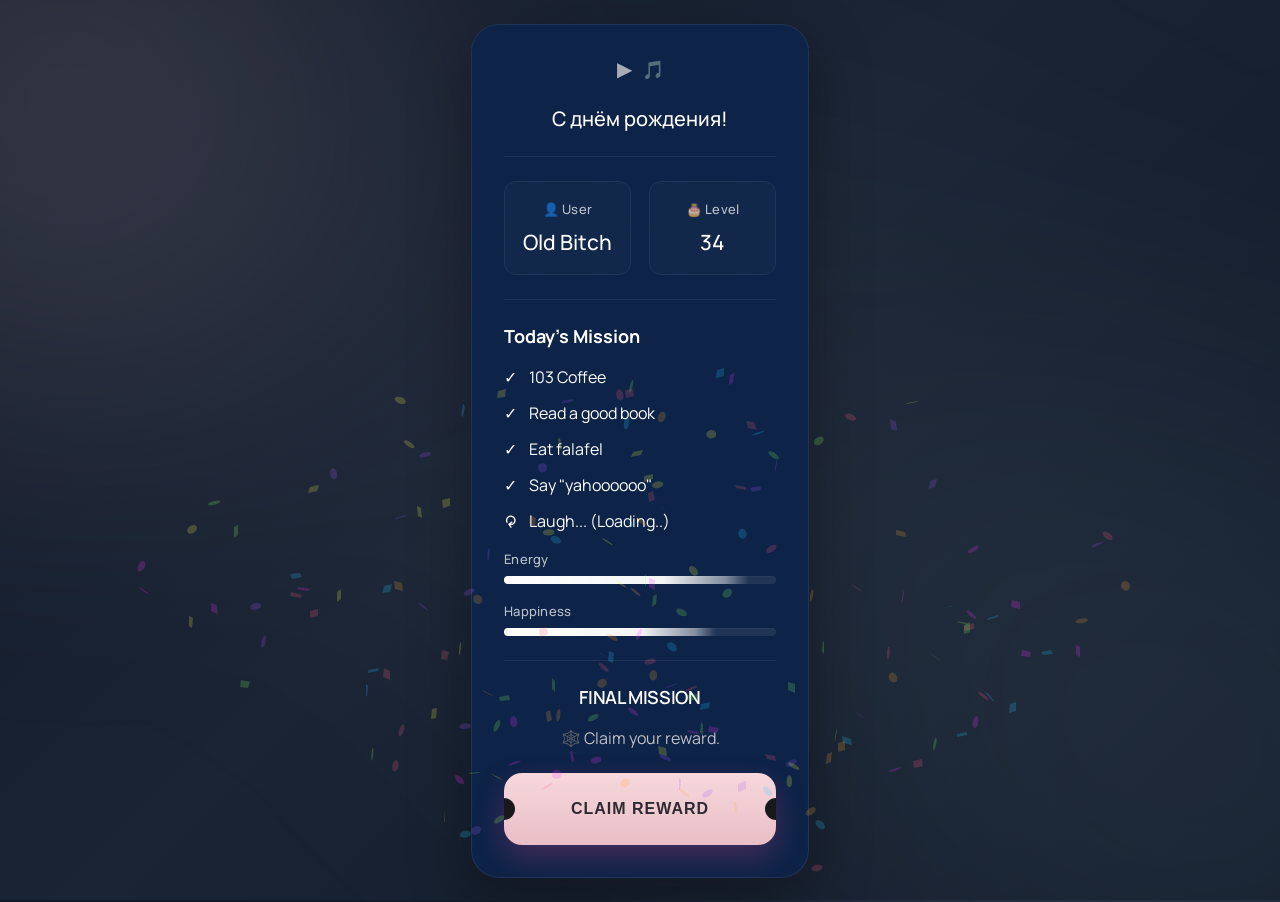
==== index.html @ cdd7e110 "age" ====
<!DOCTYPE html>
<html lang="en">

<head>

    <meta charset="UTF-8">
    <meta name="viewport" content="width=device-width, initial-scale=1.0">

    <title>Birthday Dashboard</title>

    <link rel="preconnect" href="https://fonts.googleapis.com">
    <link rel="preconnect" href="https://fonts.gstatic.com" crossorigin>

    <link href="https://fonts.googleapis.com/css2?family=Manrope:wght@300;400;500;600;700&display=swap" rel="stylesheet">

    <link rel="stylesheet" href="style.css">

</head>

<body>

<div class="background-glow"></div>

<div class="card">

    <!-- MUSIC -->

    <div class="music-player">

        <button id="playButton">▶</button>

        <span id="musicNote">🎵</span>

    </div>

    <!-- HEADER -->

    <h1>С днём рождения!</h1>

    <hr>

    <!-- USER -->

    <div class="info-grid">

        <div class="info-card">

            <div class="label">👤 User</div>

            <div class="value">Old Bitch</div>

        </div>

        <div class="info-card">

            <div class="label">🎂 Level</div>

            <div class="value">34</div>

        </div>

    </div>

    <hr>

    <!-- TODAY -->

    <section>

    <h3>Today's Mission</h3>

   <section>


    <div class="mission">
        <span>✓</span>
        <span>103 Coffee</span>
    </div>

    <div class="mission">
        <span>✓</span>
        <span>Read a good book</span>
    </div>

    <div class="mission">
        <span>✓</span>
        <span>Eat falafel</span>
    </div>

    <div class="mission">
        <span>✓</span>
        <span>Say "yahoooooo"</span>
    </div>

    <div class="mission">
        <span class="spinner">⟳</span>
        <span id="loadingText">
            Laugh... (Loading)
        </span>
    </div>

</section>

    <!-- PROGRESS -->

    <section>

        <div class="label progress-label">

            Energy

        </div>

        <div class="progress">

            <div id="energyBar"></div>

        </div>

        <div class="label progress-label">

            Happiness

        </div>

        <div class="progress">

            <div id="happyBar"></div>

        </div>

    </section>

    <hr>

    <!-- FINAL -->

    <section class="final">

        <h3>

            FINAL MISSION

        </h3>

        <p>

            🕸️ Claim your reward.

        </p>

        <button class="ticket" id="ticketButton">

            CLAIM REWARD

        </button>

    </section>

</div>
<div id="rewardModal" class="modal hidden">

    <div class="modal-card">

     <img src="spider.png" class="spider" alt="Spider">

        <h2>MISSION COMPLETE ✓</h2>


        <div class="modal-progress">

            <div id="modalBar"></div>

        </div>

        <button id="viewReward">
            View Surprise
        </button>

        <button id="closeModal">
    Close
</button>

    </div>

</div>
<script src="confetti.browser.min.js"></script>
<script src="script.js"></script>


</body>

</html>
---- style.css ----
/* ---------- RESET ---------- */

*{
    margin:0;
    padding:0;
    box-sizing:border-box;
}

html{
    height:100%;
}

body{

    min-height:100vh;

    display:flex;

    justify-content:center;

    align-items:center;

    padding:24px;

    font-family:"Manrope",sans-serif;

    color:white;

    overflow-x:hidden;

    position:relative;

    background:
linear-gradient(
135deg,
#111827 0%,
#1A2435 45%,
#101826 100%
);
}

/* ---------- ABSTRACT BACKGROUND ---------- */

.background-glow{

    position:fixed;

    inset:-20%;

    z-index:-2;

    background:

        radial-gradient(circle at 18% 22%,
        rgba(255,226,233,.18),
        transparent 28%),

        radial-gradient(circle at 82% 75%,
        rgba(173,216,255,.10),
        transparent 34%),

        radial-gradient(circle at 55% 50%,
        rgba(255,255,255,.04),
        transparent 48%);

    filter:blur(120px);

    animation:floatGlow 40s ease-in-out infinite alternate;

}

/* ---------- CARD ---------- */

.card {
    background: #0D2347;
    border: 1px solid rgba(255,255,255,.08);
    border-radius: 28px;
    padding: 32px;
    box-shadow: 0 20px 60px rgba(0,0,0,.35);

    /* Remove these if they exist */
    backdrop-filter: none;
    -webkit-backdrop-filter: none;
}

@supports ((-webkit-backdrop-filter: blur(1px)) or (backdrop-filter: blur(1px))) {

   .card{

    background: #0D2347;

    -webkit-backdrop-filter: none;
    backdrop-filter: none;
}

}

/* ---------- MUSIC ---------- */

.music-player{

    display:flex;

    justify-content:center;

    align-items:center;

    gap:10px;

    margin-bottom:24px;

}

#playButton{
    border:none;
    background:none;
    color:#A8ADB5;
    font-size:20px;
    cursor:pointer;
    transition:.3s;
}

#playButton:hover{
    color:#D3D7DD;
}

#musicNote{
    font-size:18px;
    color:#A8ADB5;
    transition:.35s;
}

/* ---------- TITLES ---------- */

h1{

    text-align:center;

    font-size:20px;

    font-weight:500;

    margin-bottom:10px;

}

h2{

    text-align:center;

    font-size:26px;

    font-weight:600;

    margin-bottom:8px;
    
    letter-spacing:-0.03em;

}

/* ---------- DIVIDER ---------- */

hr{

    border:none;

    border-top:1px solid rgba(255,255,255,.08);

    margin:24px 0;

}

/* ---------- USER CARDS ---------- */

.info-grid{

    display:grid;

    grid-template-columns:1fr 1fr;

    gap:18px;

}

   .info-card{

    background:rgba(255,255,255,.025);

    border:1px solid rgba(255,255,255,.06);

    backdrop-filter:blur(18px);

    -webkit-backdrop-filter:blur(18px);

    border-radius:12px;

    padding:18px;

    transition:.25s ease;

    text-align:center;

}
.info-card:hover{

    background:rgba(255,255,255,.045);

    transform:translateY(-2px);

}

.label{

  color:rgba(255,255,255,.72);

    font-size:13px;

    font-weight:500;

    margin-bottom:10px;

    letter-spacing:.02em;

}

.value{

    font-size:21px;

    font-weight:500;

    color:white;

}


/* ---------- MISSIONS ---------- */

h3{

    font-size:18px;

    margin-bottom:18px;

}

.final h3{

    font-weight:600;

    letter-spacing:-0.02em;

}
.mission{

    display:flex;

    gap:12px;

    margin-bottom:14px;

    align-items:center;

}

.spinner{

    transition:.3s;

}

/* ---------- PROGRESS ---------- */

.progress-label{

    margin-bottom:8px;

    margin-top:18px;

}

.progress{

    height:8px;

    background:rgba(255,255,255,.08);

    border-radius:999px;

    overflow:hidden;
    box-shadow:inset 0 1px 2px rgba(255,255,255,.05);

}

/* gradient loading bars */

#energyBar,
#happyBar{

    width:0;

    height:100%;

    position:relative;

    overflow:hidden;

    background:linear-gradient(
        90deg,
        #ffffff 0%,
        rgba(255,255,255,.95) 65%,
        rgba(255,255,255,.45) 90%,
        transparent 100%
    );

}

#energyBar::after,
#happyBar::after{

    content:"";

    position:absolute;

    top:0;

    right:-40px;

    width:40px;

    height:100%;

    background:linear-gradient(
        90deg,
        transparent,
        rgba(255,255,255,.8),
        transparent
    );

    animation:barShimmer 2.5s linear infinite;

}

@keyframes barShimmer{

    from{

        transform:translateX(-250px);

    }

    to{

        transform:translateX(250px);

    }

}

/* ---------- FINAL ---------- */

.final{

    text-align:center;

}

.final p{

    color:#BFBFC4;

    margin-bottom:24px;

}

/* ---------- MOVIE TICKET ---------- */

.ticket{
box-shadow:0 12px 30px rgba(236,72,153,.25);
.ticket:active{

    transform:scale(.98);

}
    position:relative;

    width:100%;

    height:72px;

    border:none;

    border-radius:18px;

   background:linear-gradient(
180deg,
#F6D8DC,
#EABEC6
);


   color:#2E2A32;

    font-weight:600;

    letter-spacing:1px;

    font-size:16px;

    cursor:pointer;

    transition:.25s;

    overflow:hidden;

}

/* ticket cutouts */

.ticket::before,
.ticket::after{

    content:"";

    position:absolute;

    width:22px;

    height:22px;

    background:#19191B;

    border-radius:50%;

    top:50%;

    transform:translateY(-50%);

}

.ticket::before{

    left:-11px;

}

.ticket::after{

    right:-11px;

}

/* perforation */

.ticket span{

    position:relative;

}

.ticket:hover{

    transform:translateY(-4px);

box-shadow:0 18px 40px rgba(239,185,194,.28);
}

/* ---------- ANIMATION ---------- */

@keyframes fadeUp{

    from{

        opacity:0;

        transform:translateY(20px);

    }

    to{

        opacity:1;

        transform:translateY(0);

    }

}
@keyframes floatGlow{

    0%{

        transform:
        translate(-4%, -2%)
        scale(1);

    }

    100%{

        transform:
        translate(4%,3%)
        scale(1.15);

    }

}
/* ---------- MODAL ---------- */

.modal.hidden{

    display:none;

}

.modal{

    position:fixed;

    inset:0;

    background:rgba(0,0,0,.55);

    display:flex;

    justify-content:center;

    align-items:center;

    z-index:9999;

    backdrop-filter:blur(10px);

    -webkit-backdrop-filter:blur(10px);

    padding:24px;

}

.modal-card{

    width:100%;

    max-width:360px;

    background:rgba(25,25,28,.82);

    backdrop-filter:blur(30px);

    -webkit-backdrop-filter:blur(30px);

    border:1px solid rgba(255,255,255,.08);

    border-radius:24px;

    padding:30px;

    text-align:center;

    box-shadow:0 25px 70px rgba(0,0,0,.45);

}

.spider{
    display:flex;
    justify-content:center;
    align-items:center;
    margin-bottom:18px;
    animation:spiderFloat 2.5s ease-in-out infinite;
}

.spider svg{
    width:42px;
    height:42px;
    filter:
        drop-shadow(0 0 8px rgba(214,31,38,.55))
        drop-shadow(0 0 18px rgba(214,31,38,.25));
}

.spider svg{
    width:42px;
    height:42px;
    filter:
        drop-shadow(0 0 8px rgba(225,29,72,.45))
        drop-shadow(0 0 18px rgba(225,29,72,.25));
}

.modal-card h2{

    margin-bottom:12px;

}

.modal-card p{

    color:#bdbdc2;

    margin-bottom:20px;

}

.modal-progress{

    width:100%;

    height:8px;

    background:rgba(255,255,255,.08);

    border-radius:999px;

    overflow:hidden;

    margin-bottom:24px;

}

#modalBar{

    width:0;

    height:100%;

   background:linear-gradient(
    180deg,
    #F8D7DC,
    #EFB9C2
);

}

#viewReward{

    width:100%;

    height:54px;

    border:none;

    border-radius:16px;

    background:linear-gradient(
180deg,
#F6D8DC,
#EABEC6
);

color:#2E2A32;

    font-size:16px;

    cursor:pointer;

    margin-bottom:12px;

}

#closeModal{

    width:100%;

    height:48px;

    border:none;

    border-radius:16px;

    background:transparent;

border:1px solid rgba(255,255,255,.10);

    color:white;

    cursor:pointer;

}
.shine{

    animation:ticketGlow 1.2s;

}

@keyframes ticketGlow{

    0%{

        filter:brightness(1);

    }

    50%{

        filter:brightness(1.25);

    }

    100%{

        filter:brightness(1);

    }

}
@keyframes spiderFloat{

    0%{

        transform:translateY(0);

    }

    50%{

        transform:translateY(-4px);

    }

    100%{

        transform:translateY(0);

    }

}
/* ==========================================================
   MOBILE
========================================================== */

@media (max-width: 768px){

    body{
        padding:16px;
    }

    .dashboard{
        width:100%;
        max-width:100%;
        margin:0 auto;
        border-radius:26px;
    }

    .card{
        width:100%;
    }

    h1{
        font-size:34px;
    }

    h2{
        font-size:28px;
    }

    h3{
        font-size:20px;
    }

    p{
        font-size:16px;
    }

    .ticketButton{
        width:100%;
        max-width:none;
    }

    .modal-card{
        width:92%;
        max-width:420px;
        padding:28px 22px;
    }

    img{
        max-width:100%;
        height:auto;
    }

}
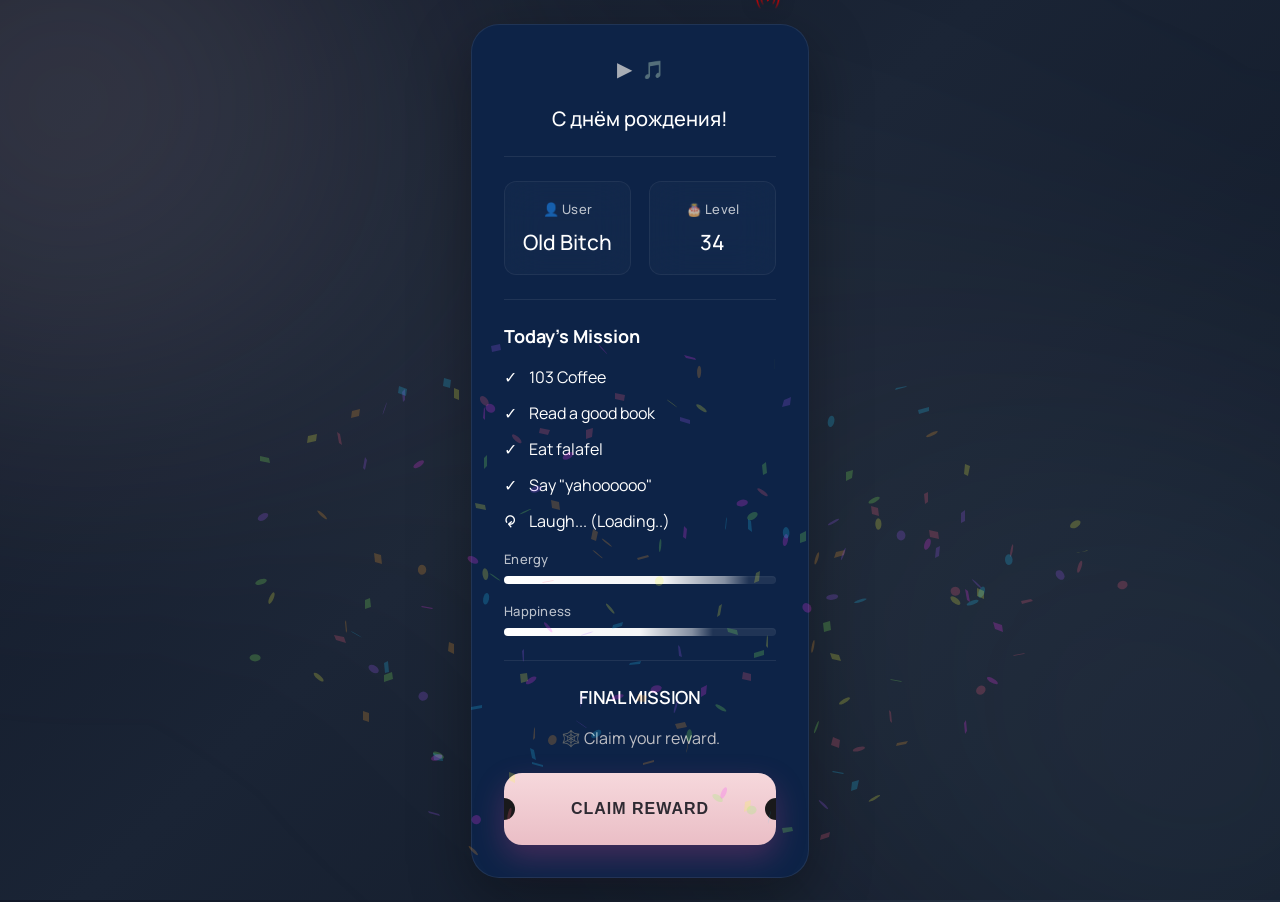
==== commit c510fad1: "spidernew" ====
--- a/index.html
+++ b/index.html
@@ -18,6 +18,10 @@
 </head>
 
 <body>
+    <div id="spider-container">
+    <div class="thread"></div>
+    <img src="spider.png" id="spider" alt="Spider">
+</div>
 
 <div class="background-glow"></div>
 
--- a/style.css
+++ b/style.css
@@ -775,4 +775,61 @@
         height:auto;
     }
 
+}
+/* ===== Spider Animation ===== */
+
+#spider-container{
+    position:fixed;
+    top:-220px;
+    left:60%;
+    transform:translateX(-50%);
+    display:flex;
+    flex-direction:column;
+    align-items:center;
+    z-index:9999;
+    pointer-events:none;
+}
+
+.thread{
+    width:2px;
+    height:200px;
+    background:rgba(255,255,255,.65);
+}
+
+#spider{
+    width:28px;
+    margin-top:-2px;
+    filter:drop-shadow(0 3px 8px rgba(0,0,0,.35));
+}
+
+.spider-drop{
+    animation:spiderDrop 3.5s ease-in-out forwards;
+}
+
+@keyframes spiderDrop{
+
+    0%{
+        transform:translate(-50%,-220px);
+    }
+
+    25%{
+        transform:translate(-50%,170px);
+    }
+
+    40%{
+        transform:translate(-50%,175px) rotate(2deg);
+    }
+
+    50%{
+        transform:translate(-50%,175px) rotate(-2deg);
+    }
+
+    60%{
+        transform:translate(-50%,175px) rotate(1deg);
+    }
+
+    100%{
+        transform:translate(-50%,-220px);
+    }
+
 }
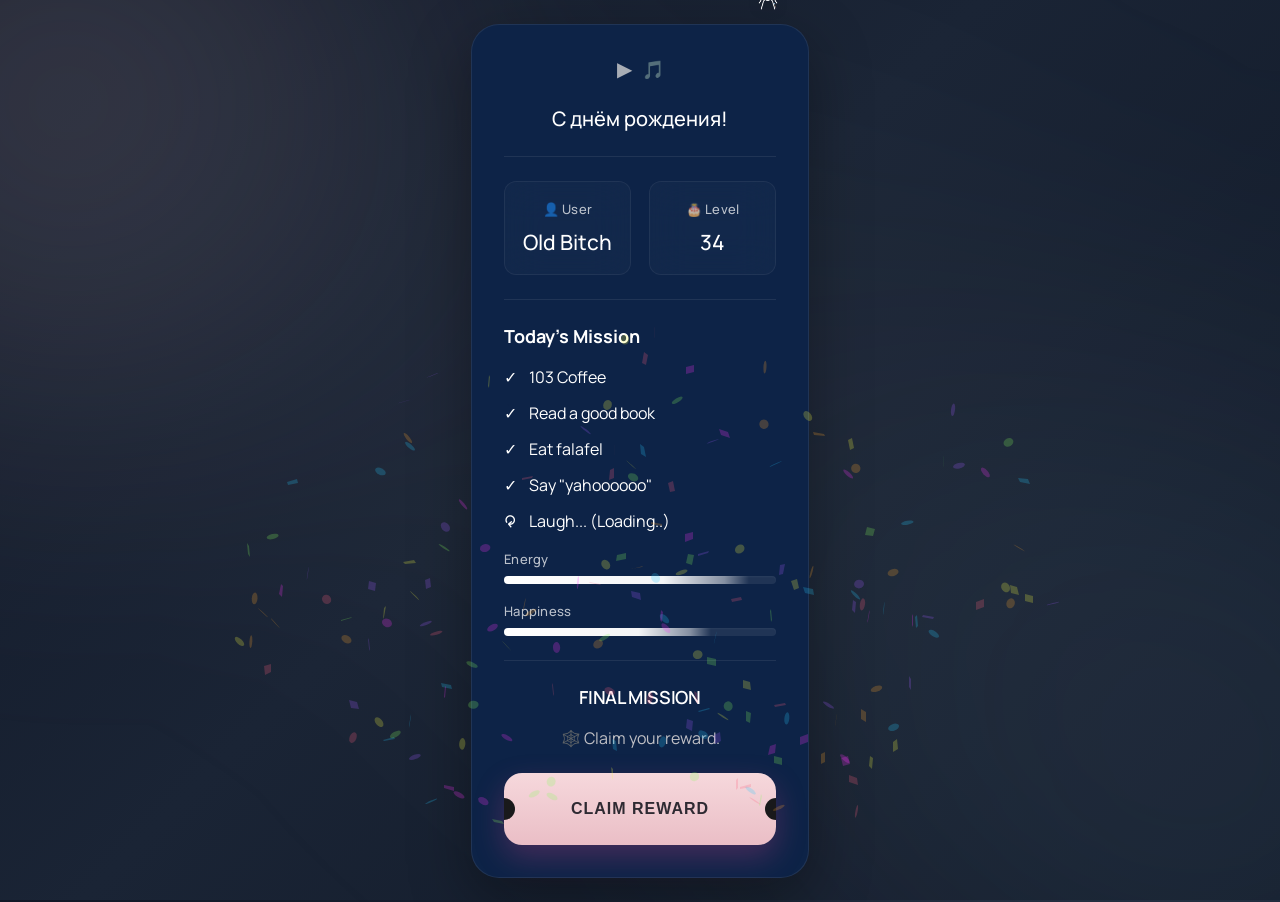
==== commit 53ff0758: "webs" ====
--- a/index.html
+++ b/index.html
@@ -20,7 +20,7 @@
 <body>
     <div id="spider-container">
     <div class="thread"></div>
-    <img src="spider.png" id="spider" alt="Spider">
+    <img src="whitespider.png" id="spider" alt="Spider">
 </div>
 
 <div class="background-glow"></div>
--- a/style.css
+++ b/style.css
@@ -797,39 +797,43 @@
 }
 
 #spider{
-    width:28px;
+    width:32px;
+    height:auto;
     margin-top:-2px;
-    filter:drop-shadow(0 3px 8px rgba(0,0,0,.35));
+    filter:drop-shadow(0 2px 6px rgba(0,0,0,.25));
 }
 
 .spider-drop{
-    animation:spiderDrop 3.5s ease-in-out forwards;
-}
-
-@keyframes spiderDrop{
-
-    0%{
-        transform:translate(-50%,-220px);
-    }
-
-    25%{
-        transform:translate(-50%,170px);
-    }
-
-    40%{
-        transform:translate(-50%,175px) rotate(2deg);
-    }
-
-    50%{
-        transform:translate(-50%,175px) rotate(-2deg);
-    }
-
-    60%{
-        transform:translate(-50%,175px) rotate(1deg);
-    }
-
-    100%{
-        transform:translate(-50%,-220px);
-    }
-
+    animation: spiderDrop 5s ease-in-out forwards;
+}
+
+@keyframes spiderDrop {
+
+    0% {
+        transform: translate(-50%, -220px);
+    }
+
+    20% {
+        transform: translate(-50%, 150px);
+    }
+
+    35% {
+        transform: translate(-50%, 150px) rotate(4deg);
+    }
+
+    50% {
+        transform: translate(-50%, 150px) rotate(-4deg);
+    }
+
+    65% {
+        transform: translate(-50%, 150px) rotate(2deg);
+    }
+
+    80% {
+        transform: translate(-50%, 150px);
+    }
+
+    100% {
+        transform: translate(-50%, -220px);
+    }
 }
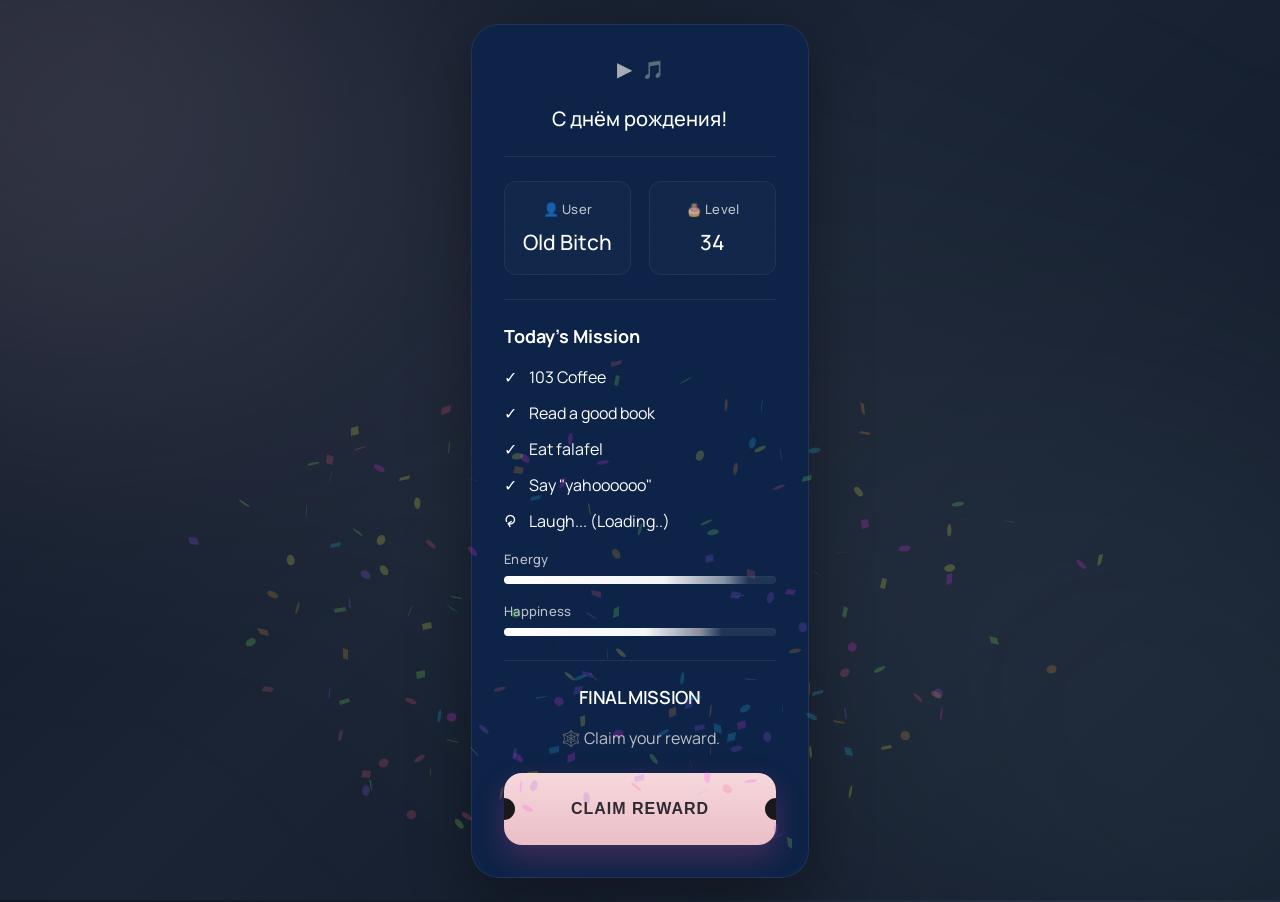
==== commit fc867403: "bike" ====
--- a/index.html
+++ b/index.html
@@ -18,9 +18,13 @@
 </head>
 
 <body>
-    <div id="spider-container">
-    <div class="thread"></div>
-    <img src="whitespider.png" id="spider" alt="Spider">
+   <div id="bike-container">
+
+    <div id="bike-wrapper">
+        <img src="pcx.png" id="bike" alt="Motorbike">
+        <div id="gift">🎁</div>
+    </div>
+
 </div>
 
 <div class="background-glow"></div>
--- a/style.css
+++ b/style.css
@@ -776,64 +776,88 @@
     }
 
 }
-/* ===== Spider Animation ===== */
-
-#spider-container{
+/* ===========================
+   MOTORBIKE DELIVERY
+=========================== */
+
+#bike-container{
     position:fixed;
-    top:-220px;
-    left:60%;
-    transform:translateX(-50%);
-    display:flex;
-    flex-direction:column;
-    align-items:center;
+    top:90px;
+    left:0;
+    width:100vw;
+    height:120px;
+    pointer-events:none;
     z-index:9999;
-    pointer-events:none;
-}
-
-.thread{
-    width:2px;
-    height:200px;
-    background:rgba(255,255,255,.65);
-}
-
-#spider{
-    width:32px;
-    height:auto;
-    margin-top:-2px;
-    filter:drop-shadow(0 2px 6px rgba(0,0,0,.25));
-}
-
-.spider-drop{
-    animation: spiderDrop 5s ease-in-out forwards;
-}
-
-@keyframes spiderDrop {
-
-    0% {
-        transform: translate(-50%, -220px);
-    }
-
-    20% {
-        transform: translate(-50%, 150px);
-    }
-
-    35% {
-        transform: translate(-50%, 150px) rotate(4deg);
-    }
-
-    50% {
-        transform: translate(-50%, 150px) rotate(-4deg);
-    }
-
-    65% {
-        transform: translate(-50%, 150px) rotate(2deg);
-    }
-
-    80% {
-        transform: translate(-50%, 150px);
-    }
-
-    100% {
-        transform: translate(-50%, -220px);
-    }
+}
+
+#bike-wrapper{
+    position:absolute;
+    left:-120px;
+    top:0;
+}
+.bike-drive{
+    animation:rideBike 6s linear forwards;
+}
+
+#bike{
+    width:70px;
+    display:block;
+}
+
+#gift{
+    position:absolute;
+    right:-8px;
+    top:8px;
+    font-size:22px;
+}
+
+
+/* Gift drops */
+
+@keyframes dropGift{
+
+    /* Ride with the bike */
+    0%,60%{
+        transform:translate(0,0);
+    }
+
+    /* Drop */
+    70%{
+        transform:translate(0,55px);
+    }
+
+    /* Bounce */
+    78%{
+        transform:translate(0,45px);
+    }
+
+    /* Rest */
+    85%,100%{
+        transform:translate(0,55px);
+    }
+
+}
+
+@keyframes rideBike {
+
+    /* Start off-screen */
+    0%{
+        left:-120px;
+    }
+
+    /* Drive to center */
+    40%{
+        left:45vw;
+    }
+
+    /* Pause in the center */
+    60%{
+        left:45vw;
+    }
+
+    /* Continue driving */
+    100%{
+        left:110vw;
+    }
+
 }
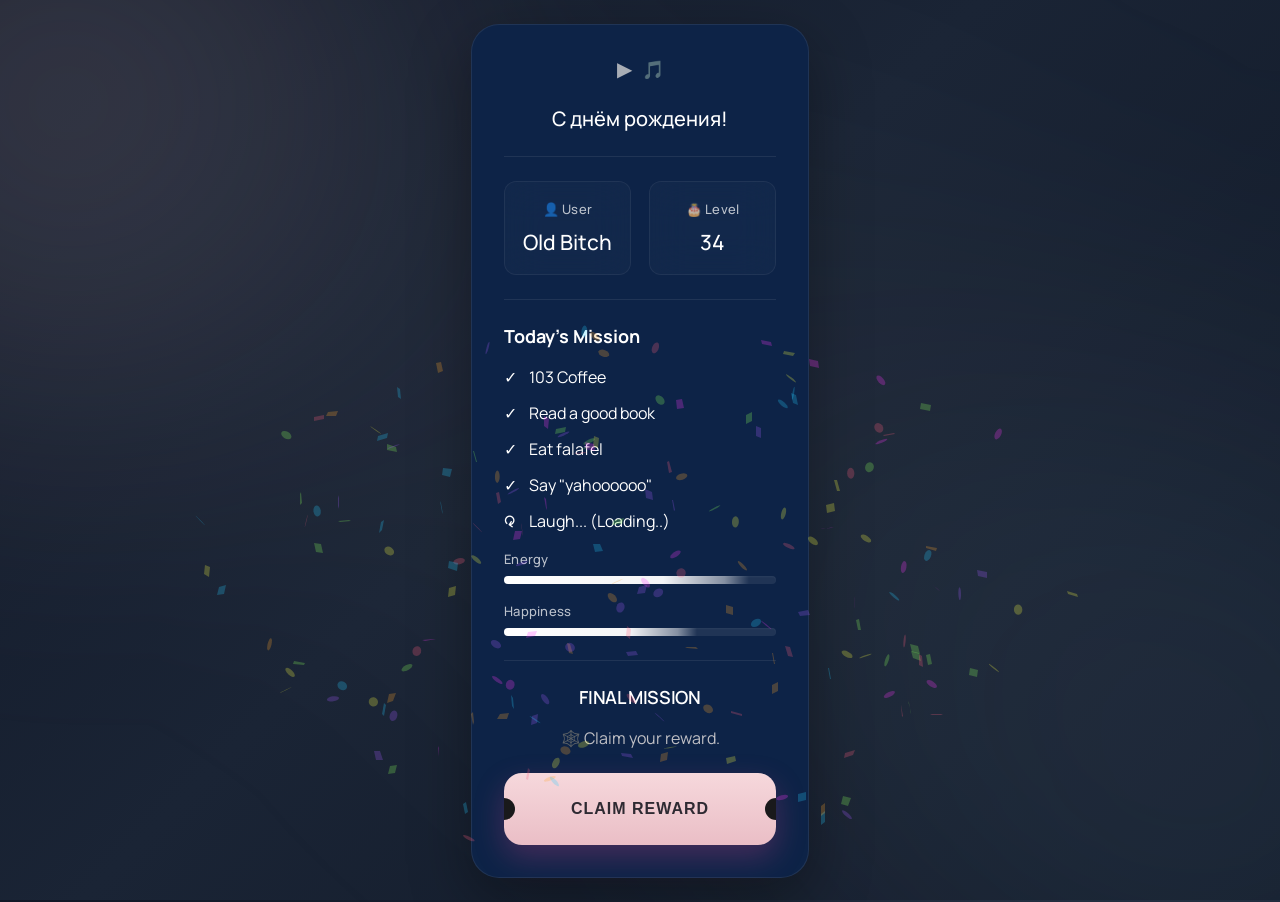
==== commit dde6462e: "drop" ====
--- a/index.html
+++ b/index.html
@@ -19,12 +19,10 @@
 
 <body>
    <div id="bike-container">
-
     <div id="bike-wrapper">
         <img src="pcx.png" id="bike" alt="Motorbike">
         <div id="gift">🎁</div>
     </div>
-
 </div>
 
 <div class="background-glow"></div>
--- a/style.css
+++ b/style.css
@@ -777,26 +777,20 @@
 
 }
 /* ===========================
-   MOTORBIKE DELIVERY
+   MOTORBIKE
 =========================== */
 
 #bike-container{
     position:fixed;
-    top:90px;
-    left:0;
-    width:100vw;
-    height:120px;
+    inset:0;
     pointer-events:none;
     z-index:9999;
 }
 
 #bike-wrapper{
     position:absolute;
+    top:90px;
     left:-120px;
-    top:0;
-}
-.bike-drive{
-    animation:rideBike 6s linear forwards;
 }
 
 #bike{
@@ -806,58 +800,67 @@
 
 #gift{
     position:absolute;
-    right:-8px;
     top:8px;
+    right:-12px;
     font-size:22px;
 }
 
-
-/* Gift drops */
-
-@keyframes dropGift{
-
-    /* Ride with the bike */
-    0%,60%{
-        transform:translate(0,0);
-    }
-
-    /* Drop */
-    70%{
-        transform:translate(0,55px);
-    }
-
-    /* Bounce */
-    78%{
-        transform:translate(0,45px);
-    }
-
-    /* Rest */
-    85%,100%{
-        transform:translate(0,55px);
-    }
-
-}
-
-@keyframes rideBike {
-
-    /* Start off-screen */
+/* bike animation */
+
+.bike-drive{
+    animation:bikeRide 5s linear forwards;
+}
+
+@keyframes bikeRide{
+
+    /* enter */
+
     0%{
         left:-120px;
     }
 
-    /* Drive to center */
+    /* middle */
+
     40%{
         left:45vw;
     }
 
-    /* Pause in the center */
+    /* stop */
+
     60%{
         left:45vw;
     }
 
-    /* Continue driving */
+    /* exit */
+
     100%{
         left:110vw;
     }
 
-}+}
+
+/* gift drops */
+
+.gift-drop{
+    animation:giftDrop .8s ease forwards;
+}
+
+@keyframes giftDrop{
+
+    0%{
+        transform:translateY(0);
+    }
+
+    70%{
+        transform:translateY(55px);
+    }
+
+    85%{
+        transform:translateY(45px);
+    }
+
+    100%{
+        transform:translateY(55px);
+    }
+
+}
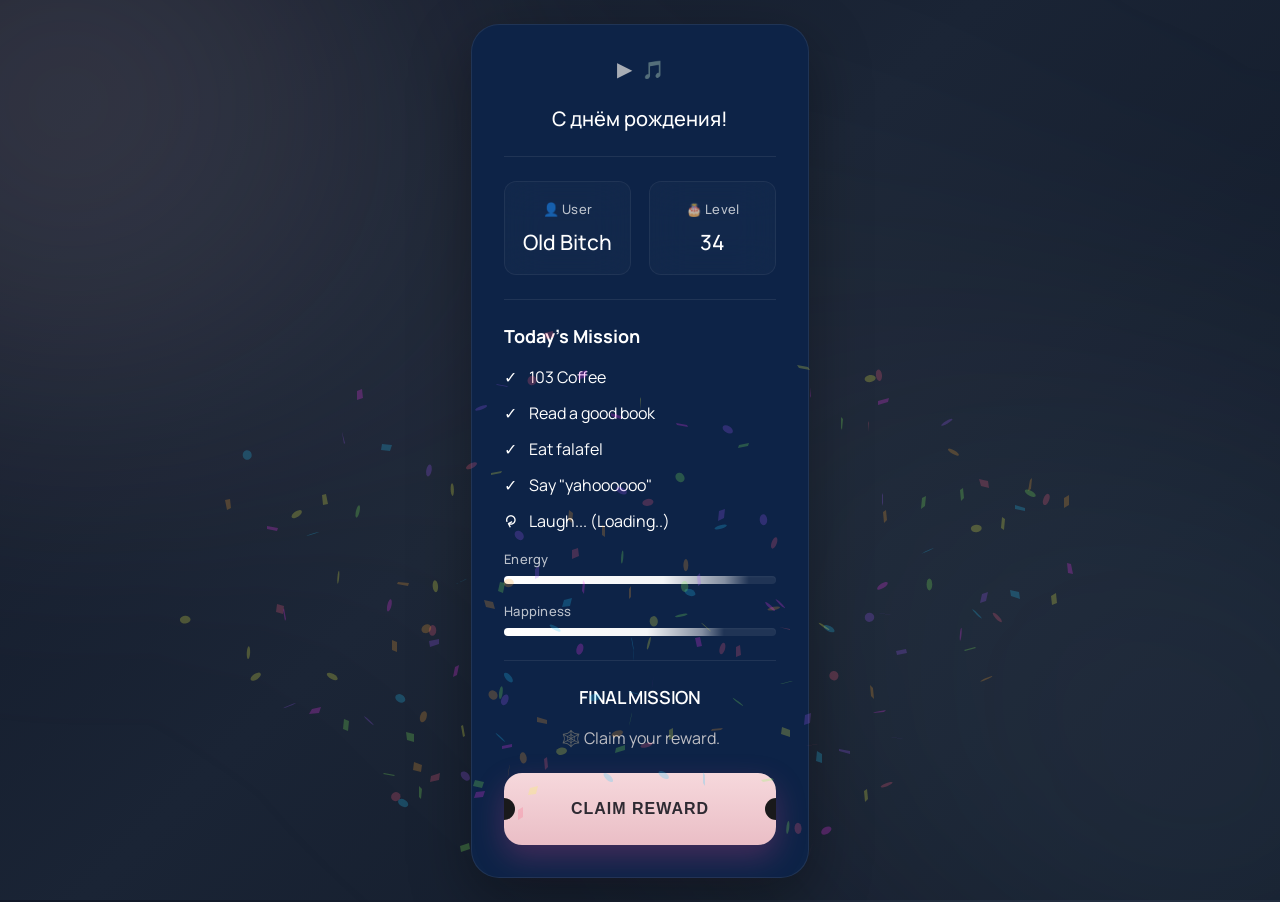
==== commit bd087a75: "channn" ====
--- a/index.html
+++ b/index.html
@@ -41,7 +41,7 @@
 
     <!-- HEADER -->
 
-    <h1>С днём рождения!</h1>
+    <h1 id="birthday-title">С днём рождения!</h1>
 
     <hr>
 
--- a/style.css
+++ b/style.css
@@ -789,58 +789,28 @@
 
 #bike-wrapper{
     position:absolute;
-    top:90px;
-    left:-120px;
+    top:65px;
+    left:-80px;
 }
 
 #bike{
-    width:70px;
+    width:55px;
     display:block;
 }
 
 #gift{
     position:absolute;
-    top:8px;
-    right:-12px;
-    font-size:22px;
+    top:-4px;
+    right:-18px;
+    font-size:20px;
+    z-index:10000;
 }
 
 /* bike animation */
 
 .bike-drive{
-    animation:bikeRide 5s linear forwards;
-}
-
-@keyframes bikeRide{
-
-    /* enter */
-
-    0%{
-        left:-120px;
-    }
-
-    /* middle */
-
-    40%{
-        left:45vw;
-    }
-
-    /* stop */
-
-    60%{
-        left:45vw;
-    }
-
-    /* exit */
-
-    100%{
-        left:110vw;
-    }
-
-}
-
-/* gift drops */
-
+    animation:bikeRide 10s linear forwards;
+}
 .gift-drop{
     animation:giftDrop .8s ease forwards;
 }
@@ -864,3 +834,14 @@
     }
 
 }
+@keyframes bikeRide {
+
+    0%{
+        left:-80px;
+    }
+
+    100%{
+        left:110%;
+    }
+
+}
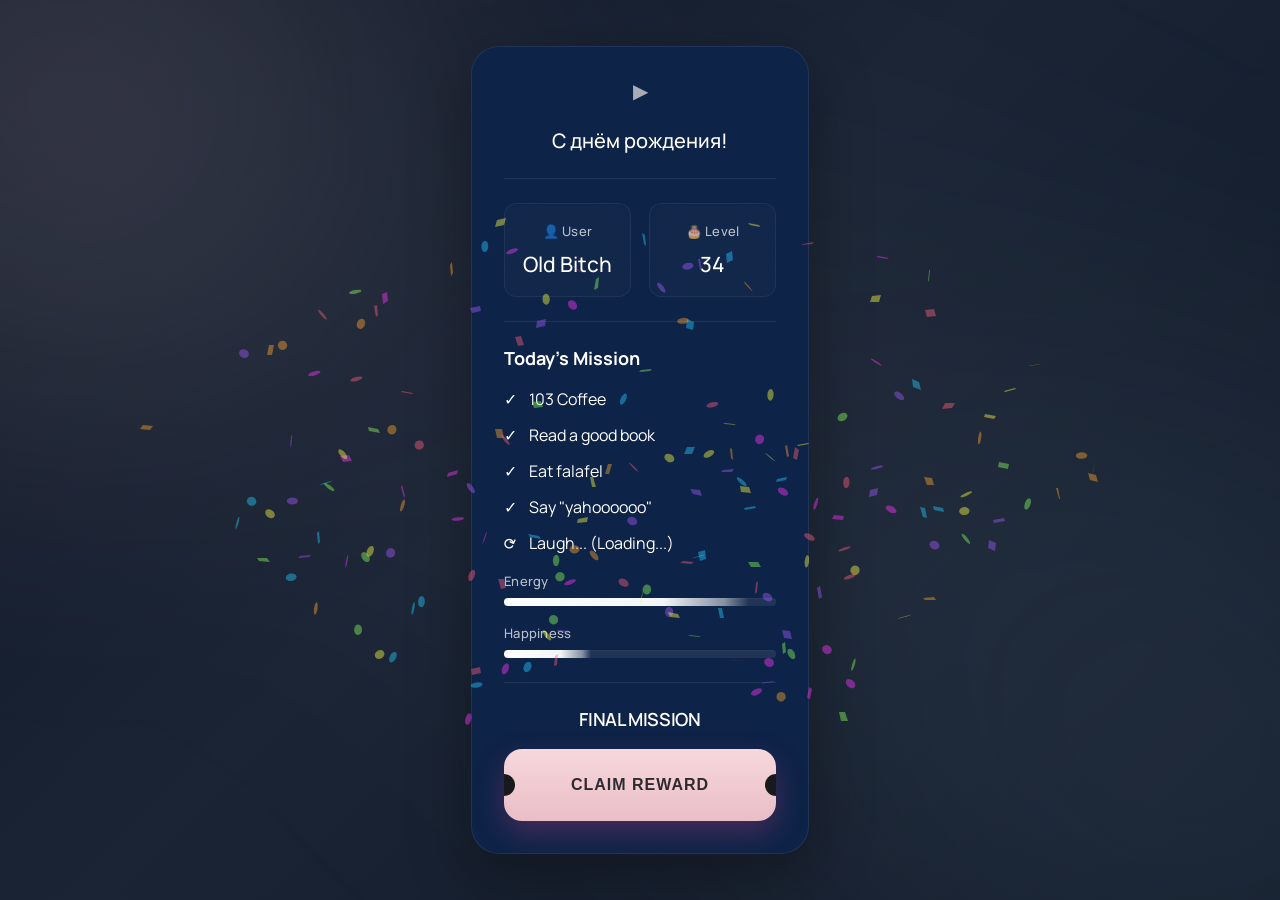
==== commit 57bb0609: "updatesss" ====
--- a/index.html
+++ b/index.html
@@ -32,12 +32,8 @@
     <!-- MUSIC -->
 
     <div class="music-player">
-
-        <button id="playButton">▶</button>
-
-        <span id="musicNote">🎵</span>
-
-    </div>
+    <button id="playButton">▶</button>
+</div>
 
     <!-- HEADER -->
 
@@ -149,11 +145,7 @@
 
         </h3>
 
-        <p>
-
-            🕸️ Claim your reward.
-
-        </p>
+    
 
         <button class="ticket" id="ticketButton">
 
--- a/style.css
+++ b/style.css
@@ -98,17 +98,11 @@
 /* ---------- MUSIC ---------- */
 
 .music-player{
-
     display:flex;
-
     justify-content:center;
-
     align-items:center;
-
-    gap:10px;
-
-    margin-bottom:24px;
-
+    width:100%;
+    margin:0 auto 24px;
 }
 
 #playButton{
@@ -124,11 +118,6 @@
     color:#D3D7DD;
 }
 
-#musicNote{
-    font-size:18px;
-    color:#A8ADB5;
-    transition:.35s;
-}
 
 /* ---------- TITLES ---------- */
 
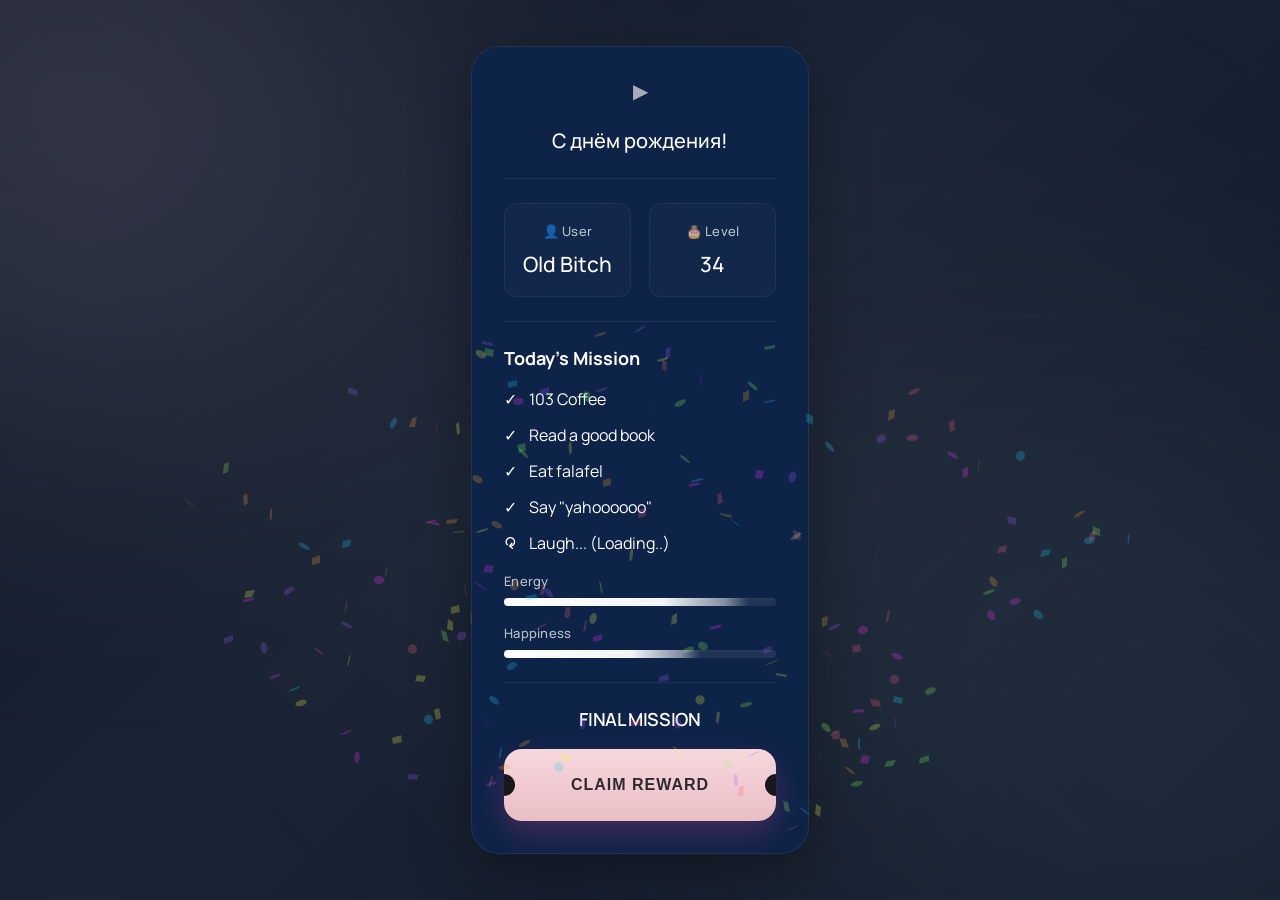
==== commit 1ee95d6d: "saf" ====
--- a/index.html
+++ b/index.html
@@ -146,7 +146,6 @@
         </h3>
 
     
-
         <button class="ticket" id="ticketButton">
 
             CLAIM REWARD
--- a/style.css
+++ b/style.css
@@ -129,7 +129,7 @@
 
     font-weight:500;
 
-    margin-bottom:10px;
+    margin-bottom:0;
 
 }
 
